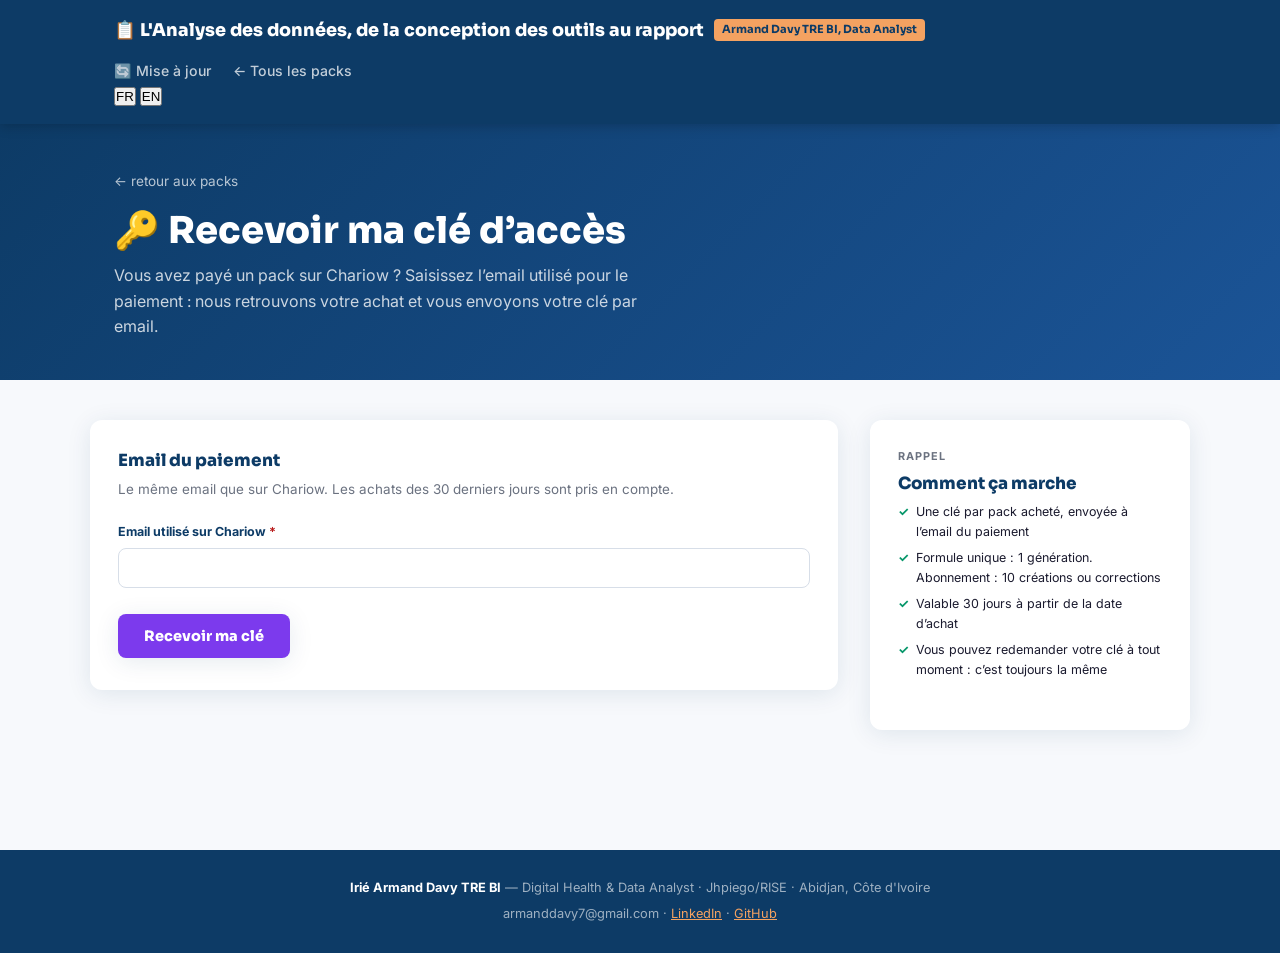
==== activer.html @ 2564745d "Add files via upload" ====
<!DOCTYPE html>
<html lang="fr">
<head>
<meta charset="UTF-8">
<meta name="viewport" content="width=device-width, initial-scale=1.0">
<title data-i18n="title_activate">Recevoir ma clé — XLSForm Pro</title>
<link rel="icon" href="data:image/svg+xml,%3Csvg xmlns='http://www.w3.org/2000/svg' viewBox='0 0 100 100'%3E%3Ctext y='.9em' font-size='90'%3E%F0%9F%94%91%3C/text%3E%3C/svg%3E">
<link rel="preconnect" href="https://fonts.googleapis.com">
<link href="https://fonts.googleapis.com/css2?family=Sora:wght@400;600;700;800&family=Inter:wght@400;500;600&display=swap" rel="stylesheet">
<link rel="stylesheet" href="assets/style.css">
</head>
<body>

<nav class="nav">
  <div class="container nav-inner">
    <a href="index.html" class="nav-logo" data-i18n-html="nav_logo">📋 L'Analyse des données, de la conception des outils au rapport <span>Armand Davy TRE BI, Data Analyst</span></a>
    <div class="nav-right">
      <div class="nav-links">
        <a href="mise-a-jour.html" class="nav-link" data-i18n="nav_update">🔄 Mise à jour</a>
        <a href="index.html#packs" class="nav-link" data-i18n="nav_all_packs">← Tous les packs</a>
      </div>
      <div class="lang-switch" role="group" aria-label="Langue / Language">
        <button type="button" class="lang-btn" data-lang="fr">FR</button>
        <button type="button" class="lang-btn" data-lang="en">EN</button>
      </div>
    </div>
  </div>
</nav>

<section class="page-header">
  <div class="container">
    <a href="index.html#packs" class="page-crumb" data-i18n="crumb_back">&larr; retour aux packs</a>
    <h1 data-i18n="act_h1">🔑 Recevoir ma clé d’accès</h1>
    <p data-i18n="act_intro">Vous avez payé un pack sur Chariow ? Saisissez l’email utilisé pour le paiement : nous retrouvons votre achat et vous envoyons votre clé par email.</p>
  </div>
</section>

<section class="container order-layout">

  <div class="card">
    <div class="field-title" data-i18n="act_form_title">Email du paiement</div>
    <div class="field-title-sub" data-i18n="act_form_sub">Le même email que sur Chariow. Les achats des 30 derniers jours sont pris en compte.</div>

    <form class="order-form" id="act-form" novalidate>
      <div class="field-grid">
        <div class="field span-2">
          <label><span data-i18n="act_email">Email utilisé sur Chariow</span> <span class="req">*</span></label>
          <input type="email" id="em" required autocomplete="email">
        </div>
      </div>
      <div class="submit-row">
        <button type="submit" class="submit-btn abonnement" id="submit-btn" data-i18n="act_submit">Recevoir ma clé</button>
      </div>
    </form>

    <div class="order-result" id="order-result">
      <div class="sending"><span class="spinner"></span><span data-i18n="act_sending">Recherche de votre paiement…</span></div>
      <div class="result-body" style="display:none;">
        <h3 id="result-title"></h3>
        <p id="result-text"></p>
        <p id="result-next"></p>
      </div>
    </div>
  </div>

  <aside class="card summary-card">
    <div class="summary-brand" data-i18n="aside_brand">Rappel</div>
    <div class="summary-name" style="font-size:1.05rem;" data-i18n="aside_title">Comment ça marche</div>
    <ul class="summary-deliverables">
      <li data-i18n="act_aside_1">Une clé par pack acheté, envoyée à l’email du paiement</li>
      <li data-i18n="act_aside_2">Formule unique : 1 génération. Abonnement : 10 créations ou corrections</li>
      <li data-i18n="act_aside_3">Valable 30 jours à partir de la date d’achat</li>
      <li data-i18n="act_aside_4">Vous pouvez redemander votre clé à tout moment : c’est toujours la même</li>
    </ul>
  </aside>

</section>

<footer class="footer">
  <p><strong>Irié Armand Davy TRE BI</strong> — Digital Health &amp; Data Analyst · Jhpiego/RISE · Abidjan, Côte d'Ivoire</p>
  <p style="margin-top:6px">armanddavy7@gmail.com · <a href="https://linkedin.com/in/tre-bi" style="color:var(--orange)">LinkedIn</a> · <a href="https://github.com/trebi7" style="color:var(--orange)">GitHub</a></p>
</footer>

<script src="assets/i18n.js"></script>
<script src="assets/products.js"></script>
<script>
(function(){
  "use strict";

  var form = document.getElementById("act-form");
  var emailInput = document.getElementById("em");
  var submitBtn = document.getElementById("submit-btn");
  var resultBox = document.getElementById("order-result");
  var resultTitle = document.getElementById("result-title");
  var resultText = document.getElementById("result-text");
  var resultNext = document.getElementById("result-next");
  var lastResult = null;
  var busy = false;

  /* L'email peut arriver pré-rempli depuis le message Chariow (?email=...) */
  var params = new URLSearchParams(window.location.search);
  if (params.get("email")) emailInput.value = params.get("email");

  function renderResult(){
    if (!lastResult) return;
    var r = lastResult;
    resultTitle.textContent = xlsT(r.ok ? "act_ok_title" : "act_ko_title");
    resultText.textContent = r.messageKey ? xlsT(r.messageKey, { e: CONTACT_EMAIL })
      : (r.message || xlsT("act_ko_default", { e: CONTACT_EMAIL }));
    resultNext.textContent = r.ok ? xlsT("act_next") : "";
  }

  form.addEventListener("submit", function(e){
    e.preventDefault();
    if (busy) return;
    var email = emailInput.value.trim();
    if (!/^[^\s@]+@[^\s@]+\.[^\s@]+$/.test(email)){ emailInput.focus(); return; }

    busy = true;
    submitBtn.disabled = true;
    resultBox.classList.remove("reject");
    resultBox.classList.add("show");
    resultBox.querySelector(".sending").style.display = "";
    resultBox.querySelector(".result-body").style.display = "none";

    fetch(WEBHOOK_BASE + ACTIVATION_PATH, {
      method: "POST",
      headers: { "Content-Type": "application/json" },
      body: JSON.stringify({ email: email, ui_lang: XLS_LANG })
    }).then(function(r){
      return r.json().catch(function(){ return { success: false, messageKey: "act_unreachable" }; });
    }).catch(function(){
      return { success: false, messageKey: "act_unreachable" };
    }).then(function(res){
      busy = false;
      submitBtn.disabled = false;
      resultBox.querySelector(".sending").style.display = "none";
      resultBox.querySelector(".result-body").style.display = "";
      var ok = !!(res && res.success);
      if (!ok) resultBox.classList.add("reject");
      lastResult = { ok: ok, message: res && res.message, messageKey: res && res.messageKey };
      renderResult();
    });
  });

  xlsInitLangSwitch(renderResult);
})();
</script>
</body>
</html>
---- assets/style.css ----
*, *::before, *::after { box-sizing: border-box; margin: 0; padding: 0; }
:root {
  --bleu:        #0D3B66;
  --bleu-clair:  #E8F1F8;
  --bleu-mid:    #1B5497;
  --orange:      #F4A261;
  --orange-dark: #E07A3A;
  --fond:        #F7F9FC;
  --texte:       #1A1A2E;
  --gris:        #6B7280;
  --blanc:       #FFFFFF;
  --succes:      #059669;
  --violet:      #7C3AED;
  --violet-clair:#EDE9FE;
  --violet-dark: #5B21B6;
  --rouge:       #B91C1C;
  --rouge-clair: #FEE2E2;
  --radius:      12px;
  --shadow:      0 4px 24px rgba(13,59,102,.10);
  --shadow-hover:0 8px 32px rgba(13,59,102,.18);
  --transition:  .22s cubic-bezier(.4,0,.2,1);
}
html { scroll-behavior: smooth; }
body { font-family: 'Inter', sans-serif; background: var(--fond); color: var(--texte); line-height: 1.6; min-height: 100vh; }
h1,h2,h3,h4 { font-family: 'Sora', sans-serif; line-height: 1.2; }
h1 { font-size: clamp(2rem, 5vw, 3rem); font-weight: 800; }
h2 { font-size: clamp(1.4rem, 3vw, 1.9rem); font-weight: 700; }
a { color: inherit; }
.container { max-width: 1100px; margin: 0 auto; padding: 0 24px; }

/* NAV */
.nav { background: var(--bleu); padding: 16px 0; position: sticky; top: 0; z-index: 100; box-shadow: 0 2px 12px rgba(0,0,0,.2); }
.nav-inner { display: flex; align-items: center; justify-content: space-between; gap: 16px; flex-wrap: wrap; }
.nav-logo { color: var(--blanc); font-family: 'Sora', sans-serif; font-size: 1.1rem; font-weight: 800; display: flex; align-items: center; gap: 10px; text-decoration: none; flex-wrap: wrap; row-gap: 6px; }
.nav-logo span { background: var(--orange); color: var(--bleu); font-size: .7rem; font-weight: 700; padding: 2px 8px; border-radius: 4px; white-space: nowrap; }
@media (max-width: 640px) { .nav-logo { font-size: .95rem; } }
.nav-links { display: flex; align-items: center; gap: 22px; }
.nav-link { color: rgba(255,255,255,.75); text-decoration: none; font-size: .88rem; font-weight: 500; transition: color var(--transition); }
.nav-link:hover { color: var(--orange); }

/* PAGE HEADER (commande / mise-a-jour) */
.page-header { background: linear-gradient(135deg, var(--bleu) 0%, var(--bleu-mid) 100%); padding: 44px 0 40px; }
.page-crumb { color: rgba(255,255,255,.7); font-size: .85rem; text-decoration: none; display: inline-flex; align-items: center; gap: 6px; margin-bottom: 16px; }
.page-crumb:hover { color: var(--orange); }
.page-header h1 { color: var(--blanc); font-size: clamp(1.6rem, 4vw, 2.3rem); }
.page-header p { color: rgba(255,255,255,.78); margin-top: 10px; max-width: 560px; font-size: 1rem; }

/* HERO */
.hero { background: linear-gradient(135deg, var(--bleu) 0%, var(--bleu-mid) 100%); padding: 72px 0 80px; position: relative; overflow: hidden; }
.hero::before { content: ''; position: absolute; right: -120px; top: -80px; width: 500px; height: 500px; background: radial-gradient(circle, rgba(244,162,97,.15) 0%, transparent 70%); pointer-events: none; }
.hero-inner { display: flex; align-items: center; gap: 48px; flex-wrap: wrap; }
.hero-text { flex: 1; min-width: 280px; }
.hero-eyebrow { color: var(--orange); font-size: .8rem; font-weight: 700; letter-spacing: .12em; text-transform: uppercase; margin-bottom: 16px; }
.hero h1 { color: var(--blanc); margin-bottom: 20px; }
.hero h1 em { color: var(--orange); font-style: normal; border-bottom: 3px solid var(--orange); }
.hero-sub { color: rgba(255,255,255,.78); font-size: 1.05rem; margin-bottom: 8px; max-width: 520px; }
.hero-visual { width: 220px; height: 220px; background: rgba(255,255,255,.08); border: 1.5px solid rgba(255,255,255,.15); border-radius: 20px; display: flex; flex-direction: column; align-items: center; justify-content: center; gap: 12px; flex-shrink: 0; }
.hero-icon { font-size: 4rem; }
.hero-visual-label { color: rgba(255,255,255,.7); font-size: .78rem; font-weight: 600; letter-spacing: .05em; text-transform: uppercase; }

/* AUDIENCE INTRO */
.audience-intro { padding: 72px 0 4px; }
.audience-intro .container { max-width: 760px; }
.audience-intro-text { text-align: center; font-family: 'Sora', sans-serif; font-size: clamp(1.05rem, 2.4vw, 1.4rem); font-weight: 700; color: var(--bleu); line-height: 1.55; }
.audience-intro-text strong { color: var(--orange-dark); font-weight: 800; }

/* HOW */
.how { padding: 64px 0; }
.section-title { text-align: center; margin-bottom: 12px; color: var(--bleu); }
.section-sub { text-align: center; color: var(--gris); margin-bottom: 48px; font-size: .95rem; }
.steps { display: flex; gap: 0; justify-content: center; flex-wrap: wrap; }
.step { display: flex; flex-direction: column; align-items: center; text-align: center; flex: 1; min-width: 160px; max-width: 210px; padding: 24px 12px; position: relative; }
.step:not(:last-child)::after { content: '→'; position: absolute; right: -12px; top: 36px; font-size: 1.4rem; color: var(--orange); font-weight: 700; }
.step-num { width: 52px; height: 52px; background: var(--bleu); color: var(--blanc); border-radius: 50%; display: flex; align-items: center; justify-content: center; font-family: 'Sora', sans-serif; font-size: 1.2rem; font-weight: 800; margin-bottom: 14px; flex-shrink: 0; }
.step-title { font-weight: 700; font-size: .9rem; color: var(--bleu); margin-bottom: 5px; }
.step-desc { font-size: .8rem; color: var(--gris); }

/* PACKS */
.packs-section { padding: 24px 0 80px; }
.packs-section .container { max-width: 1440px; }
.packs-grid { display: grid; grid-template-columns: repeat(5, 1fr); gap: 18px; }
@media (max-width: 1240px) { .packs-grid { grid-template-columns: repeat(3, 1fr); } }
@media (max-width: 760px) { .packs-grid { grid-template-columns: repeat(2, 1fr); } }
.pack-card { background: var(--blanc); border-radius: var(--radius); box-shadow: var(--shadow); padding: 0; position: relative; transition: transform var(--transition), box-shadow var(--transition), border-color var(--transition); border: 2px solid transparent; overflow: hidden; display: flex; flex-direction: column; }
.pack-card:hover { transform: translateY(-4px); box-shadow: var(--shadow-hover); border-color: var(--orange); }
.pack-progress { height: 5px; background: var(--bleu-clair); }
.pack-progress-fill { height: 100%; background: linear-gradient(90deg, var(--bleu-mid), var(--orange)); }
.pack-price-badge { position: absolute; top: 20px; right: 20px; background: var(--orange); color: var(--bleu); font-family: 'Sora', sans-serif; font-weight: 800; font-size: .78rem; padding: 6px 14px; border-radius: 99px; line-height: 1.2; text-align: center; white-space: nowrap; }
.pack-price-badge small { display: block; font-size: .58rem; font-weight: 600; opacity: .75; }
.pack-header { padding: 24px 24px 12px; }
.pack-label { font-size: .68rem; font-weight: 700; letter-spacing: .1em; text-transform: uppercase; color: var(--gris); margin-bottom: 4px; }
.pack-name { font-family: 'Sora', sans-serif; font-size: 1.15rem; font-weight: 800; color: var(--bleu); margin-bottom: 6px; }
.pack-tagline { font-size: .82rem; color: var(--gris); line-height: 1.4; }
.pack-deliverables { padding: 4px 24px 16px; list-style: none; display: flex; flex-direction: column; gap: 7px; flex: 1; }
.pack-deliverables li { display: flex; align-items: flex-start; gap: 8px; font-size: .82rem; color: var(--texte); line-height: 1.4; }
.pack-deliverables li::before { content: '✓'; color: var(--succes); font-weight: 700; font-size: .88rem; flex-shrink: 0; margin-top: 1px; }
.pack-deliverables li.inherited { color: var(--gris); font-size: .78rem; }
.pack-deliverables li.inherited::before { content: '↳'; color: #B0C4D8; font-size: .78rem; }
.pack-divider { margin: 4px 0; height: 1px; background: var(--bleu-clair); }
.pack-card.popular::before { content: '⭐ Le plus choisi'; position: absolute; top: -1px; left: 50%; transform: translateX(-50%); background: var(--bleu); color: var(--orange); font-size: .68rem; font-weight: 700; padding: 4px 16px; border-radius: 0 0 8px 8px; letter-spacing: .05em; z-index: 1; }

.pack-plans { padding: 4px 24px 22px; display: flex; flex-direction: column; gap: 8px; margin-top: auto; }
.plan-btn { display: flex; align-items: center; justify-content: space-between; gap: 10px; text-decoration: none; padding: 11px 14px; border-radius: 8px; font-family: 'Sora', sans-serif; transition: all var(--transition); border: 2px solid transparent; }
.plan-btn .plan-btn-label { font-size: .78rem; font-weight: 600; opacity: .85; }
.plan-btn .plan-btn-amount { font-size: .95rem; font-weight: 800; }
.plan-btn.unique { background: var(--bleu); color: var(--blanc); }
.plan-btn.unique:hover { background: var(--bleu-mid); transform: translateY(-1px); }
.plan-btn.abonnement { background: var(--violet-clair); color: var(--violet-dark); border-color: var(--violet-clair); }
.plan-btn.abonnement:hover { border-color: var(--violet); transform: translateY(-1px); }
.plan-note { font-size: .72rem; color: var(--gris); padding: 0 2px; }
.plan-note strong { color: var(--violet-dark); }

/* UPDATE CTA */
.update-cta { text-align: center; margin-top: 48px; padding: 28px; background: var(--violet-clair); border-radius: var(--radius); }
.update-cta p { color: #4C1D95; font-size: .9rem; margin-bottom: 12px; }
.update-cta a { display: inline-block; background: var(--violet); color: #fff; text-decoration: none; padding: 10px 24px; border-radius: 8px; font-family: 'Sora', sans-serif; font-weight: 700; font-size: .85rem; transition: background var(--transition); }
.update-cta a:hover { background: #6D28D9; }

/* FOOTER */
.footer { background: var(--bleu); color: rgba(255,255,255,.6); text-align: center; padding: 28px 24px; font-size: .8rem; margin-top: 40px; }
.footer strong { color: var(--blanc); }

/* ===================== COMMANDE / MISE A JOUR ===================== */
.order-layout { padding: 40px 0 80px; display: grid; grid-template-columns: 1fr 320px; gap: 32px; align-items: start; }
@media (max-width: 860px){ .order-layout { grid-template-columns: 1fr; } }

.card { background: var(--blanc); border-radius: var(--radius); box-shadow: var(--shadow); padding: 28px 28px 32px; }

.summary-card { position: sticky; top: 96px; }
.summary-brand { font-size: .68rem; font-weight: 700; letter-spacing: .1em; text-transform: uppercase; color: var(--gris); }
.summary-name { font-family: 'Sora', sans-serif; font-size: 1.2rem; font-weight: 800; color: var(--bleu); margin: 6px 0 4px; }
.summary-tagline { font-size: .84rem; color: var(--gris); margin-bottom: 16px; }
.summary-deliverables { list-style: none; display: flex; flex-direction: column; gap: 6px; margin-bottom: 18px; }
.summary-deliverables li { font-size: .78rem; color: var(--texte); display: flex; gap: 7px; }
.summary-deliverables li::before { content: '✓'; color: var(--succes); font-weight: 700; }

.plan-toggle { display: flex; border: 2px solid var(--bleu-clair); border-radius: 10px; overflow: hidden; margin-bottom: 14px; }
.plan-toggle button { flex: 1; border: none; background: var(--blanc); color: var(--gris); font-family: 'Sora', sans-serif; font-weight: 700; font-size: .78rem; padding: 11px 8px; cursor: pointer; transition: all var(--transition); }
.plan-toggle button.active.unique { background: var(--bleu); color: var(--blanc); }
.plan-toggle button.active.abonnement { background: var(--violet); color: var(--blanc); }

.plan-summary { background: var(--bleu-clair); border-radius: 8px; padding: 14px 16px; font-size: .82rem; color: var(--bleu); }
.plan-summary.abonnement { background: var(--violet-clair); color: var(--violet-dark); }
.plan-summary .amt { font-family: 'Sora', sans-serif; font-weight: 800; font-size: 1.05rem; display: block; margin-bottom: 4px; }

.pay-box { margin-top: 20px; padding: 16px; border: 1.5px dashed var(--orange); border-radius: 10px; background: #FFF8F0; }
.pay-box .pay-label { font-size: .68rem; font-weight: 700; letter-spacing: .08em; text-transform: uppercase; color: var(--orange-dark); margin-bottom: 8px; }
.pay-btn { display: flex; align-items: center; justify-content: center; gap: 8px; width: 100%; padding: 12px; background: var(--orange); color: var(--bleu); border: none; border-radius: 8px; font-family: 'Sora', sans-serif; font-weight: 800; font-size: .85rem; cursor: not-allowed; opacity: .75; }
.pay-note { font-size: .74rem; color: var(--gris); margin-top: 8px; line-height: 1.5; }

.field-title { font-family: 'Sora', sans-serif; font-size: 1.05rem; font-weight: 800; color: var(--bleu); margin-bottom: 4px; }
.field-title-sub { font-size: .84rem; color: var(--gris); margin-bottom: 22px; }

.field-grid { display: grid; grid-template-columns: 1fr 1fr; gap: 18px 22px; }
@media (max-width: 600px){ .field-grid { grid-template-columns: 1fr; } }
.field { display: flex; flex-direction: column; gap: 6px; }
.field.span-2 { grid-column: 1 / -1; }
.field label { font-size: .78rem; font-weight: 700; color: var(--bleu); }
.field label .req { color: var(--rouge); }
.field .hint { font-size: .74rem; color: var(--gris); margin-top: -2px; }
input[type="text"], input[type="email"], select, textarea {
  font-family: 'Inter', sans-serif; font-size: .92rem; color: var(--texte);
  background: var(--blanc); border: 1.5px solid #D7DEE8; border-radius: 8px;
  padding: 10px 12px; width: 100%;
}
textarea { resize: vertical; min-height: 84px; }
input:focus, select:focus, textarea:focus { outline: none; border-color: var(--bleu-mid); box-shadow: 0 0 0 3px rgba(27,84,151,.12); }
.radio-row { display: flex; gap: 16px; flex-wrap: wrap; padding-top: 2px; }
.radio-opt { display: flex; align-items: center; gap: 7px; font-size: .88rem; }
.radio-opt input { accent-color: var(--bleu-mid); }

.file-drop { border: 1.5px dashed #C6D2E2; border-radius: 8px; padding: 16px; background: var(--bleu-clair); display: flex; flex-direction: column; gap: 8px; }
.file-status { font-size: .78rem; color: var(--gris); }
.file-status.err { color: var(--rouge); }
.file-status.ok { color: var(--succes); }

.key-box { background: var(--violet-clair); border-radius: 8px; padding: 16px; font-size: .82rem; color: var(--violet-dark); line-height: 1.55; }
.key-box strong { font-family: 'Sora', sans-serif; }

.submit-row { margin-top: 26px; display: flex; align-items: center; gap: 16px; flex-wrap: wrap; }
.submit-btn { appearance: none; border: none; cursor: pointer; font-family: 'Sora', sans-serif; font-weight: 800; font-size: .9rem; padding: 13px 26px; border-radius: 8px; color: var(--blanc); background: var(--bleu); box-shadow: var(--shadow); transition: background var(--transition), transform var(--transition); }
.submit-btn:hover { background: var(--bleu-mid); transform: translateY(-1px); }
.submit-btn.abonnement { background: var(--violet); }
.submit-btn.abonnement:hover { background: var(--violet-dark); }
.submit-total { font-size: .84rem; color: var(--gris); }
.submit-total strong { color: var(--texte); }

.order-result { margin-top: 26px; border-radius: 10px; padding: 20px 22px; background: var(--bleu-clair); display: none; }
.order-result.show { display: block; }
.order-result.key-issued { background: var(--violet-clair); }
.order-result.reject { background: var(--rouge-clair); }
.order-result h3 { font-family: 'Sora', sans-serif; font-size: 1.05rem; color: var(--bleu); margin-bottom: 8px; }
.order-result.key-issued h3 { color: var(--violet-dark); }
.order-result.reject h3 { color: var(--rouge); }
.order-result p { font-size: .88rem; color: var(--texte); margin-top: 6px; }
.sending { display: flex; align-items: center; gap: 10px; font-size: .85rem; color: var(--gris); }
.spinner { width: 14px; height: 14px; border-radius: 50%; border: 2px solid #D7DEE8; border-top-color: var(--bleu-mid); animation: spin .8s linear infinite; }
@keyframes spin { to { transform: rotate(360deg); } }
.key-display { margin-top: 10px; display: inline-block; font-family: 'Sora', sans-serif; font-weight: 800; font-size: 1.15rem; letter-spacing: .04em; background: var(--blanc); color: var(--violet-dark); padding: 8px 16px; border-radius: 8px; border: 2px dashed var(--violet); }

.notice { padding: 16px 18px; border-left: 3px solid var(--orange); background: #FFF8F0; border-radius: 0 8px 8px 0; font-size: .86rem; color: var(--texte); margin-bottom: 26px; line-height: 1.55; }
.notice strong { color: var(--orange-dark); }

@media (max-width: 640px) {
  .packs-grid { grid-template-columns: 1fr; }
  .hero-inner { flex-direction: column; gap: 32px; }
  .hero-visual { width: 100%; height: 140px; flex-direction: row; }
  .steps { gap: 16px; }
  .step:not(:last-child)::after { display: none; }
}
@media (prefers-reduced-motion: reduce) {
  *, *::before, *::after { animation-duration: .01ms !important; transition-duration: .01ms !important; }
}

/* ===== Packs : 5 sur une seule ligne dès 1100 px ===== */
.packs-section .container { max-width: 1440px; }
.packs-grid { grid-template-columns: repeat(5, minmax(0, 1fr)); gap: 14px; }
.pack-card { min-width: 0; overflow-wrap: break-word; }

@media (min-width: 1101px) {
  /* Badge de prix au-dessus du nom, pour qu'il ne le chevauche plus */
  .pack-price-badge { position: static; display: inline-block; margin: 18px 18px 0; white-space: normal; }
  .pack-header { padding: 10px 18px 10px; }
  .pack-deliverables { padding: 4px 18px 14px; }
  .pack-plans { padding: 4px 18px 20px; }
}
@media (min-width: 1101px) and (max-width: 1320px) {
  .packs-section .container { padding: 0 16px; }
  .pack-name { font-size: 1.05rem; }
  .pack-tagline, .pack-deliverables li { font-size: .78rem; }
}
@media (max-width: 1100px) { .packs-grid { grid-template-columns: repeat(3, minmax(0, 1fr)); } }
@media (max-width: 760px)  { .packs-grid { grid-template-columns: repeat(2, minmax(0, 1fr)); } }
@media (max-width: 640px)  { .packs-grid { grid-template-columns: 1fr; } }
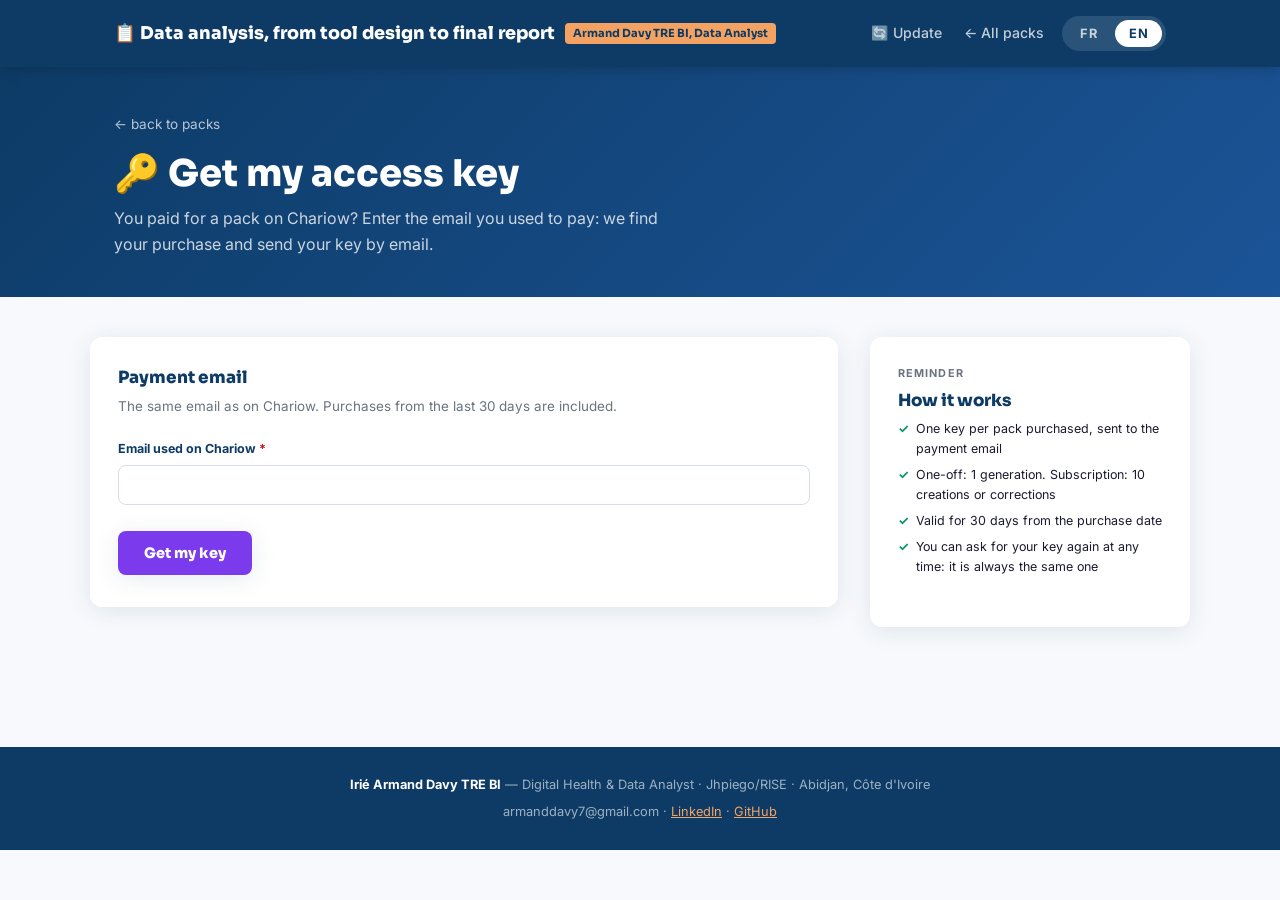
==== commit adfa5f03: "Add files via upload" ====
--- a/activer.html
+++ b/activer.html
@@ -13,7 +13,7 @@
 
 <nav class="nav">
   <div class="container nav-inner">
-    <a href="index.html" class="nav-logo" data-i18n-html="nav_logo">📋 L'Analyse des données, de la conception des outils au rapport <span>Armand Davy TRE BI, Data Analyst</span></a>
+    <a href="index.html" class="nav-logo" data-i18n-html="nav_logo">📋 L'Analyse des données, de la conception des outils au rapport</a>
     <div class="nav-right">
       <div class="nav-links">
         <a href="mise-a-jour.html" class="nav-link" data-i18n="nav_update">🔄 Mise à jour</a>
--- a/assets/style.css
+++ b/assets/style.css
@@ -232,3 +232,49 @@
 @media (max-width: 1100px) { .packs-grid { grid-template-columns: repeat(3, minmax(0, 1fr)); } }
 @media (max-width: 760px)  { .packs-grid { grid-template-columns: repeat(2, minmax(0, 1fr)); } }
 @media (max-width: 640px)  { .packs-grid { grid-template-columns: 1fr; } }
+
+/* ===== Sélecteur de langue FR / EN (même rendu que les autres formulaires) ===== */
+.nav-right { display: flex; align-items: center; gap: 18px; flex-wrap: wrap; }
+.lang-switch { display: flex; align-items: center; gap: 4px; background: rgba(255,255,255,.12); border-radius: 30px; padding: 4px; flex-shrink: 0; }
+.lang-btn { border: none; background: none; color: rgba(255,255,255,.75); font-size: .8rem; font-weight: 700; padding: 6px 14px; border-radius: 24px; cursor: pointer; font-family: inherit; letter-spacing: .4px; transition: background var(--transition), color var(--transition); }
+.lang-btn:hover { color: #fff; }
+.lang-btn.active { background: var(--blanc); color: var(--bleu); }
+.lang-btn:focus-visible { outline: 2px solid var(--orange); outline-offset: 2px; }
+
+/* ===== Cartes de packs compactes : le bouton reste visible sans défiler ===== */
+.audience-intro { padding: 36px 0 0; }
+.packs-section { padding: 20px 0 56px; scroll-margin-top: 72px; }
+.packs-section .section-title { margin-bottom: 4px; }
+.packs-section .section-sub { margin-bottom: 18px; }
+.pack-card.popular::before { content: attr(data-popular); }
+.pack-price-badge { position: static; display: inline-block; align-self: flex-start; margin: 14px 18px 0; white-space: normal; padding: 4px 12px; }
+.pack-header { padding: 8px 18px 6px; }
+.pack-name { margin-bottom: 4px; }
+.pack-deliverables { padding: 4px 18px 10px; gap: 5px; }
+.pack-plans { padding: 2px 18px 16px; gap: 6px; }
+.plan-btn { padding: 9px 12px; }
+.update-cta { margin-top: 28px; padding: 20px; }
+.how { padding: 40px 0 56px; }
+.pack-card.popular .pack-price-badge { margin-top: 30px; }
+.audience-intro { padding: 22px 0 0; }
+.audience-intro .container { max-width: 1000px; }
+.audience-intro-text { font-size: clamp(.98rem, 1.5vw, 1.1rem); line-height: 1.5; }
+.packs-section { padding-top: 12px; }
+.packs-section .section-sub { margin-bottom: 14px; }
+.pack-card.popular::before { white-space: nowrap; font-size: .64rem; padding: 3px 12px; }
+.pack-card.popular .pack-price-badge { margin-top: 26px; }
+.pack-deliverables li { font-size: .8rem; line-height: 1.35; }
+.plan-btn { padding: 8px 10px; }
+.plan-btn .plan-btn-label, .plan-btn .plan-btn-amount { white-space: nowrap; }
+.plan-btn .plan-btn-label { font-size: .74rem; }
+.plan-btn .plan-btn-amount { font-size: .86rem; }
+@media (min-width: 761px) { .pack-card .plan-note { display: none; } }
+
+/* --- Paiement Chariow + clé d'accès --- */
+.update-cta a + a { margin-left: 10px; }
+@media (max-width: 560px) { .update-cta a { display: block; margin: 8px 0 0; } .update-cta a + a { margin-left: 0; } }
+.plan-btn.soon { opacity: .8; }
+.pay-btn.live { text-align: center; text-decoration: none; cursor: pointer; opacity: 1; box-sizing: border-box; }
+.activate-link { display: inline-block; margin-top: 10px; font-size: .84rem; font-weight: 600; color: var(--violet-dark); text-decoration: none; }
+.activate-link:hover { text-decoration: underline; }
+.plan-summary + .plan-summary { margin-top: 8px; }
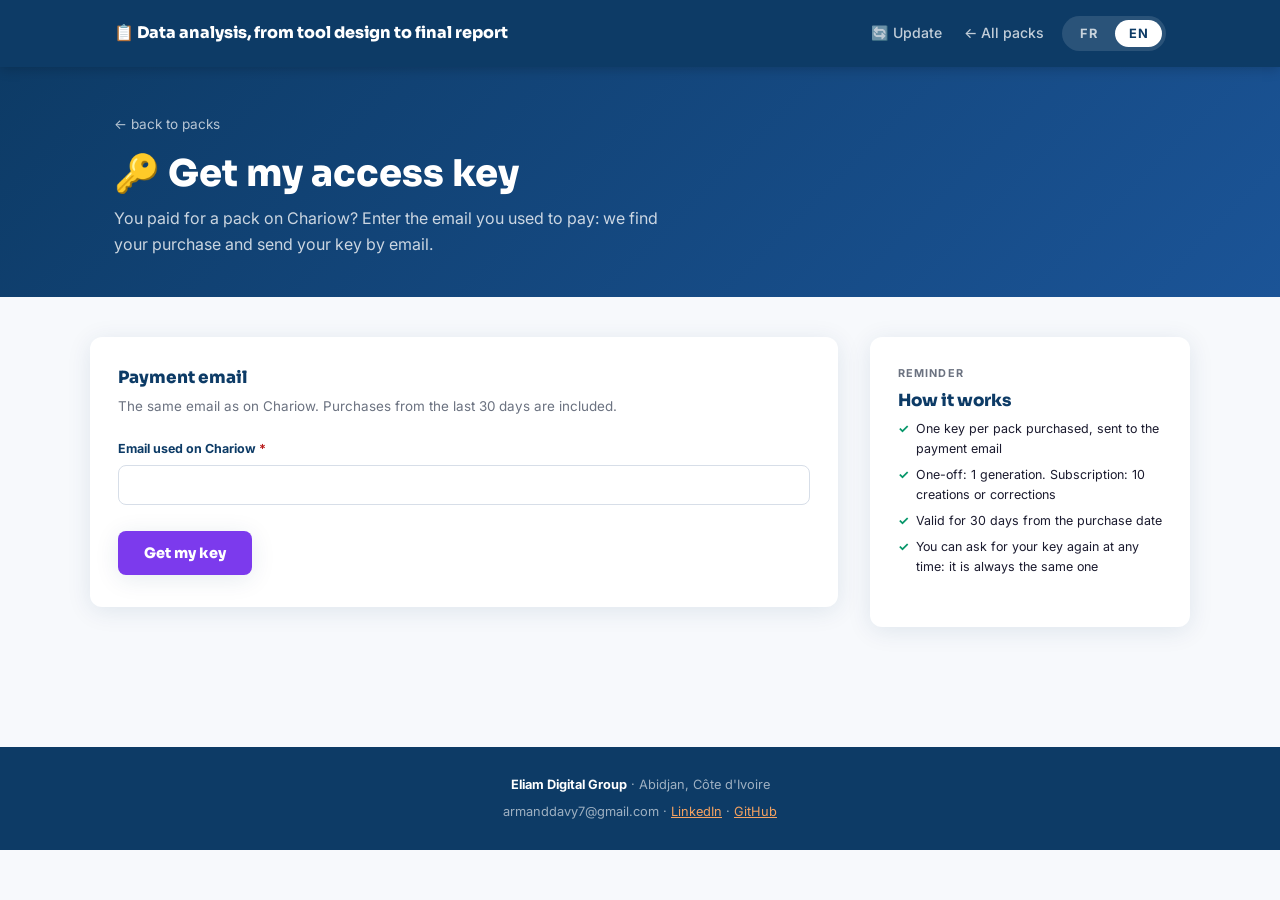
==== commit a419e2d0: "Add files via upload" ====
--- a/activer.html
+++ b/activer.html
@@ -77,7 +77,7 @@
 </section>
 
 <footer class="footer">
-  <p><strong>Irié Armand Davy TRE BI</strong> — Digital Health &amp; Data Analyst · Jhpiego/RISE · Abidjan, Côte d'Ivoire</p>
+  <p><strong>Eliam Digital Group</strong> · Abidjan, Côte d'Ivoire</p>
   <p style="margin-top:6px">armanddavy7@gmail.com · <a href="https://linkedin.com/in/tre-bi" style="color:var(--orange)">LinkedIn</a> · <a href="https://github.com/trebi7" style="color:var(--orange)">GitHub</a></p>
 </footer>
 
--- a/assets/style.css
+++ b/assets/style.css
@@ -62,7 +62,7 @@
 .audience-intro { padding: 72px 0 4px; }
 .audience-intro .container { max-width: 760px; }
 .audience-intro-text { text-align: center; font-family: 'Sora', sans-serif; font-size: clamp(1.05rem, 2.4vw, 1.4rem); font-weight: 700; color: var(--bleu); line-height: 1.55; }
-.audience-intro-text strong { color: var(--orange-dark); font-weight: 800; }
+.audience-intro-text strong { color: inherit; font-weight: 800; }
 
 /* HOW */
 .how { padding: 64px 0; }
@@ -278,3 +278,10 @@
 .activate-link { display: inline-block; margin-top: 10px; font-size: .84rem; font-weight: 600; color: var(--violet-dark); text-decoration: none; }
 .activate-link:hover { text-decoration: underline; }
 .plan-summary + .plan-summary { margin-top: 8px; }
+
+/* ===== Barre de navigation sur une seule ligne : titre à gauche, liens et FR/EN à droite ===== */
+.nav-logo { flex: 1 1 auto; min-width: 0; font-size: 1rem; line-height: 1.3; }
+.nav-right { flex: 0 0 auto; flex-wrap: nowrap; }
+.nav-links { white-space: nowrap; }
+@media (min-width: 861px) { .nav-inner { flex-wrap: nowrap; } }
+@media (max-width: 860px) { .nav-right { flex-wrap: wrap; } .nav-links { white-space: normal; } }
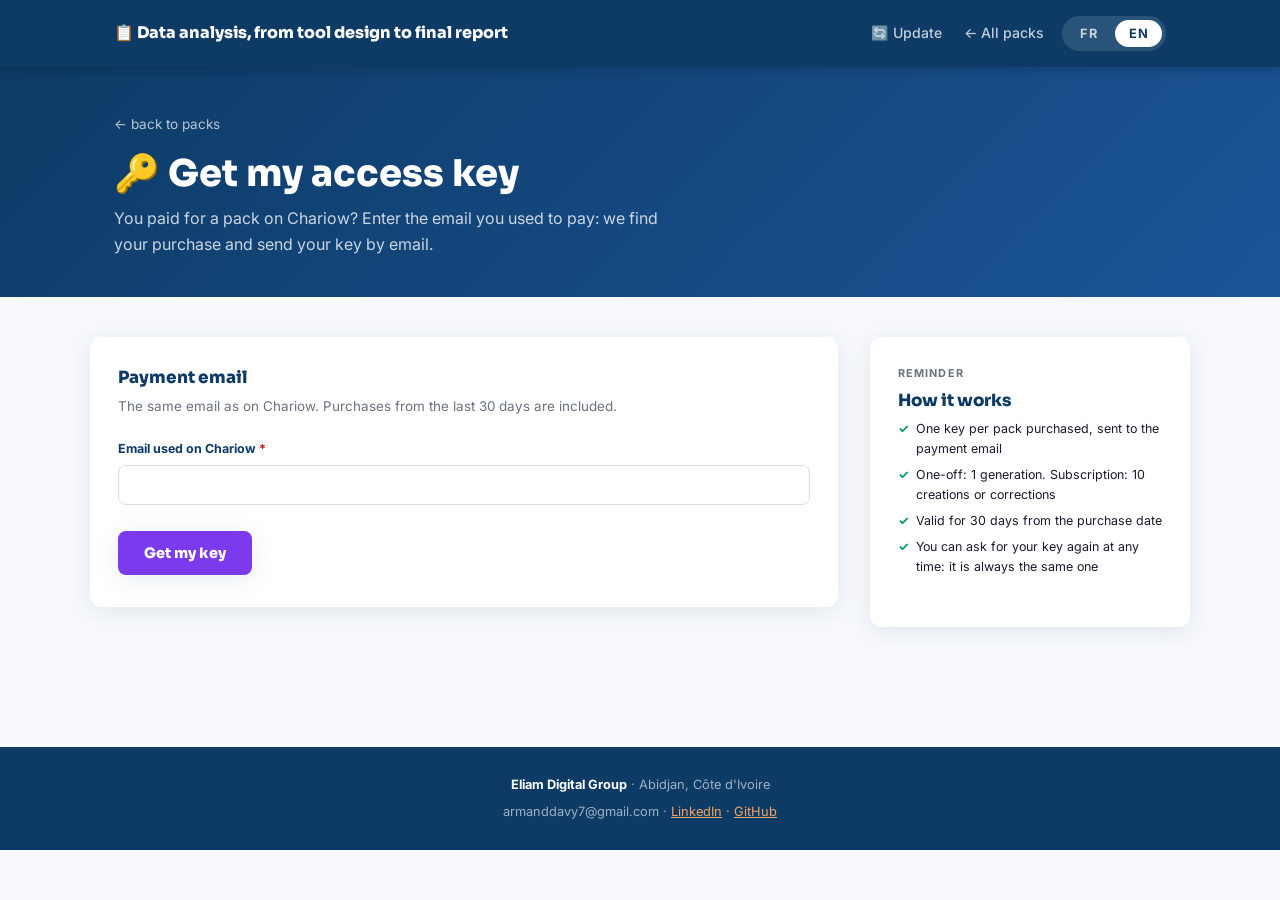
==== commit 953150c9: "FormR Premium : fiche du pack alignée sur les livrables réels du workflow Co-Authored-By: Claude Opu" ====
--- a/activer.html
+++ b/activer.html
@@ -82,7 +82,7 @@
 </footer>
 
 <script src="assets/i18n.js"></script>
-<script src="assets/products.js"></script>
+<script src="assets/products.js?v=20261009b"></script>
 <script>
 (function(){
   "use strict";
--- a/assets/style.css
+++ b/assets/style.css
@@ -44,6 +44,17 @@
 .page-crumb:hover { color: var(--orange); }
 .page-header h1 { color: var(--blanc); font-size: clamp(1.6rem, 4vw, 2.3rem); }
 .page-header p { color: rgba(255,255,255,.78); margin-top: 10px; max-width: 560px; font-size: 1rem; }
+
+/* En-tête compact et figé (page de commande) : il reste visible sous la barre de
+   navigation pendant que le formulaire défile. --nav-h est mesuré en JavaScript. */
+.page-header.compact { position: sticky; top: var(--nav-h, 64px); z-index: 90; padding: 10px 0 12px; box-shadow: 0 4px 12px rgba(0,0,0,.12); }
+.page-header.compact .page-crumb { font-size: .75rem; margin-bottom: 2px; }
+.page-header.compact .ph-line { display: flex; align-items: baseline; gap: 14px; flex-wrap: wrap; row-gap: 2px; }
+.page-header.compact h1 { font-size: 1.2rem; line-height: 1.3; }
+.page-header.compact p { font-size: .85rem; margin-top: 0; max-width: none; }
+.page-header.compact + .order-layout { padding-top: 24px; }
+.page-header.compact ~ .order-layout .summary-card { top: calc(var(--nav-h, 64px) + var(--ph-h, 76px) + 16px); }
+@media (max-width: 640px) { .page-header.compact { padding: 8px 0 10px; } .page-header.compact .page-crumb { display: none; } .page-header.compact h1 { font-size: 1.05rem; } .page-header.compact p { font-size: .8rem; } }
 
 /* HERO */
 .hero { background: linear-gradient(135deg, var(--bleu) 0%, var(--bleu-mid) 100%); padding: 72px 0 80px; position: relative; overflow: hidden; }
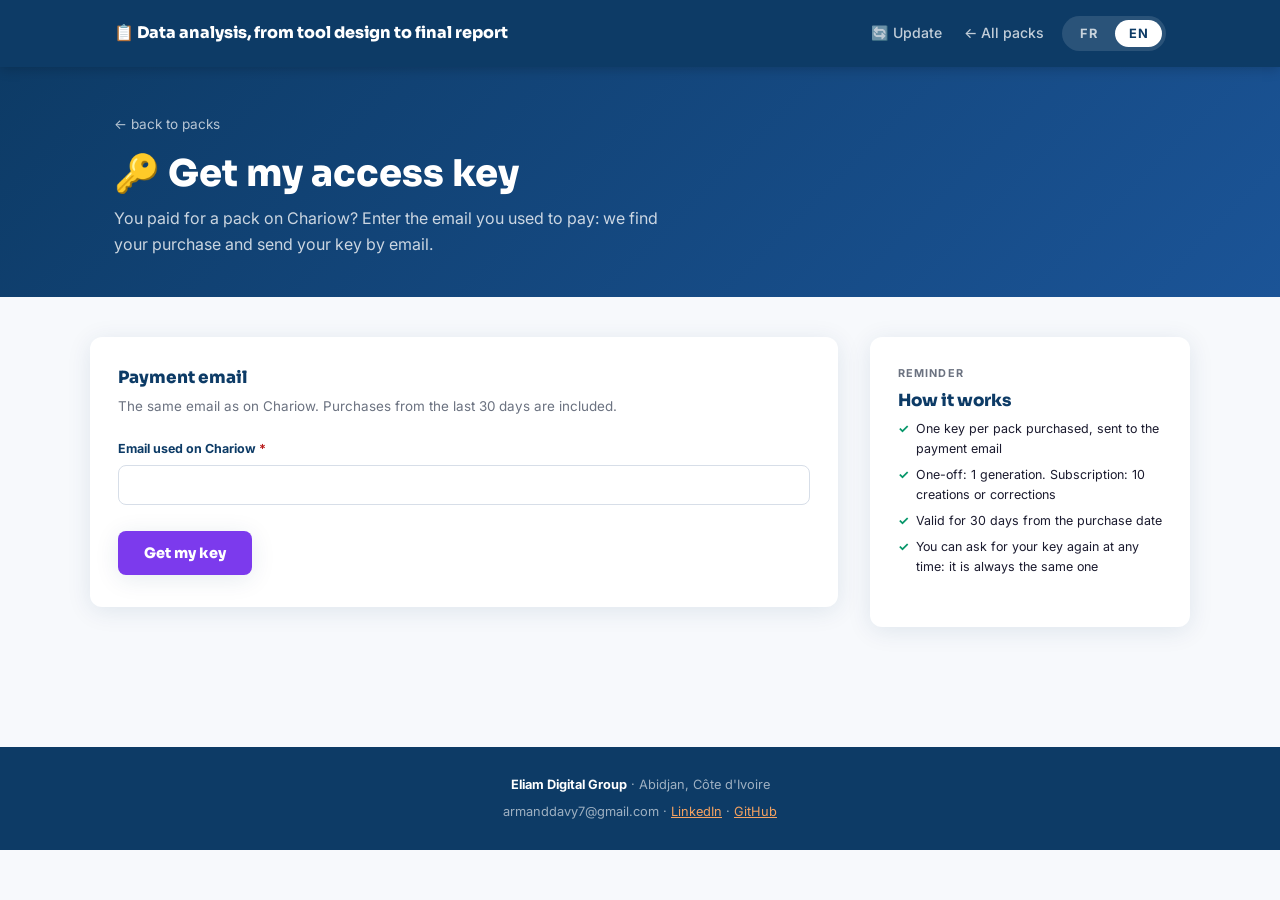
==== commit d179a0ba: "FormR Stats : fiche alignée sur le projet R réel (apurement statistique tracé, sans données fictives" ====
--- a/activer.html
+++ b/activer.html
@@ -82,7 +82,7 @@
 </footer>
 
 <script src="assets/i18n.js"></script>
-<script src="assets/products.js?v=20261009b"></script>
+<script src="assets/products.js?v=20261009c"></script>
 <script>
 (function(){
   "use strict";
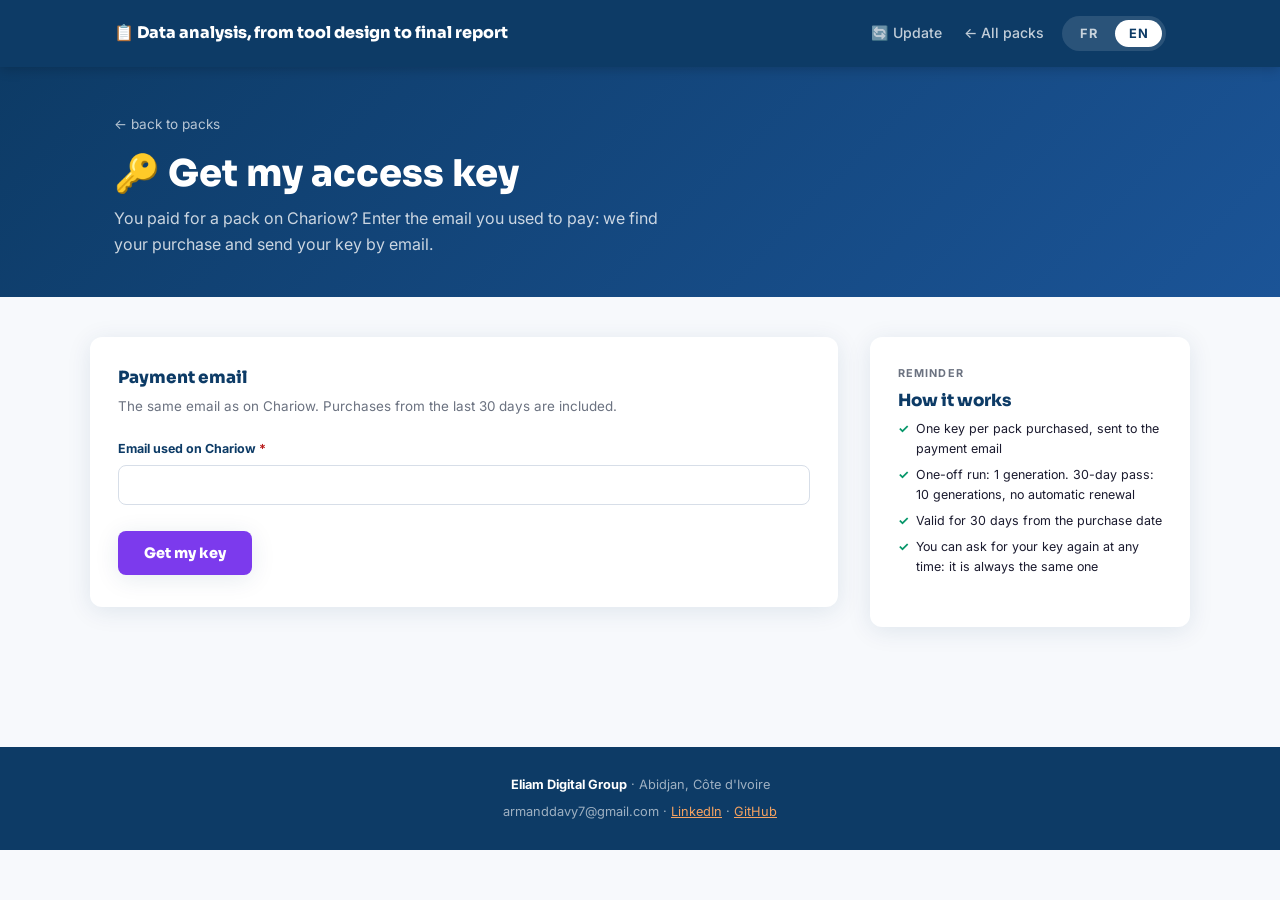
==== commit a8a07c8c: "Renomme l'abonnement en Pass 30 jours (10 crédits), sans renouvellement automatique Co-Authored-By: " ====
--- a/activer.html
+++ b/activer.html
@@ -68,7 +68,7 @@
     <div class="summary-name" style="font-size:1.05rem;" data-i18n="aside_title">Comment ça marche</div>
     <ul class="summary-deliverables">
       <li data-i18n="act_aside_1">Une clé par pack acheté, envoyée à l’email du paiement</li>
-      <li data-i18n="act_aside_2">Formule unique : 1 génération. Abonnement : 10 créations ou corrections</li>
+      <li data-i18n="act_aside_2">Exécution unique : 1 génération. Pass 30 jours : 10 générations, sans renouvellement automatique</li>
       <li data-i18n="act_aside_3">Valable 30 jours à partir de la date d’achat</li>
       <li data-i18n="act_aside_4">Vous pouvez redemander votre clé à tout moment : c’est toujours la même</li>
     </ul>
@@ -81,8 +81,8 @@
   <p style="margin-top:6px">armanddavy7@gmail.com · <a href="https://linkedin.com/in/tre-bi" style="color:var(--orange)">LinkedIn</a> · <a href="https://github.com/trebi7" style="color:var(--orange)">GitHub</a></p>
 </footer>
 
-<script src="assets/i18n.js"></script>
-<script src="assets/products.js?v=20261009c"></script>
+<script src="assets/i18n.js?v=20261010a"></script>
+<script src="assets/products.js?v=20261010a"></script>
 <script>
 (function(){
   "use strict";
